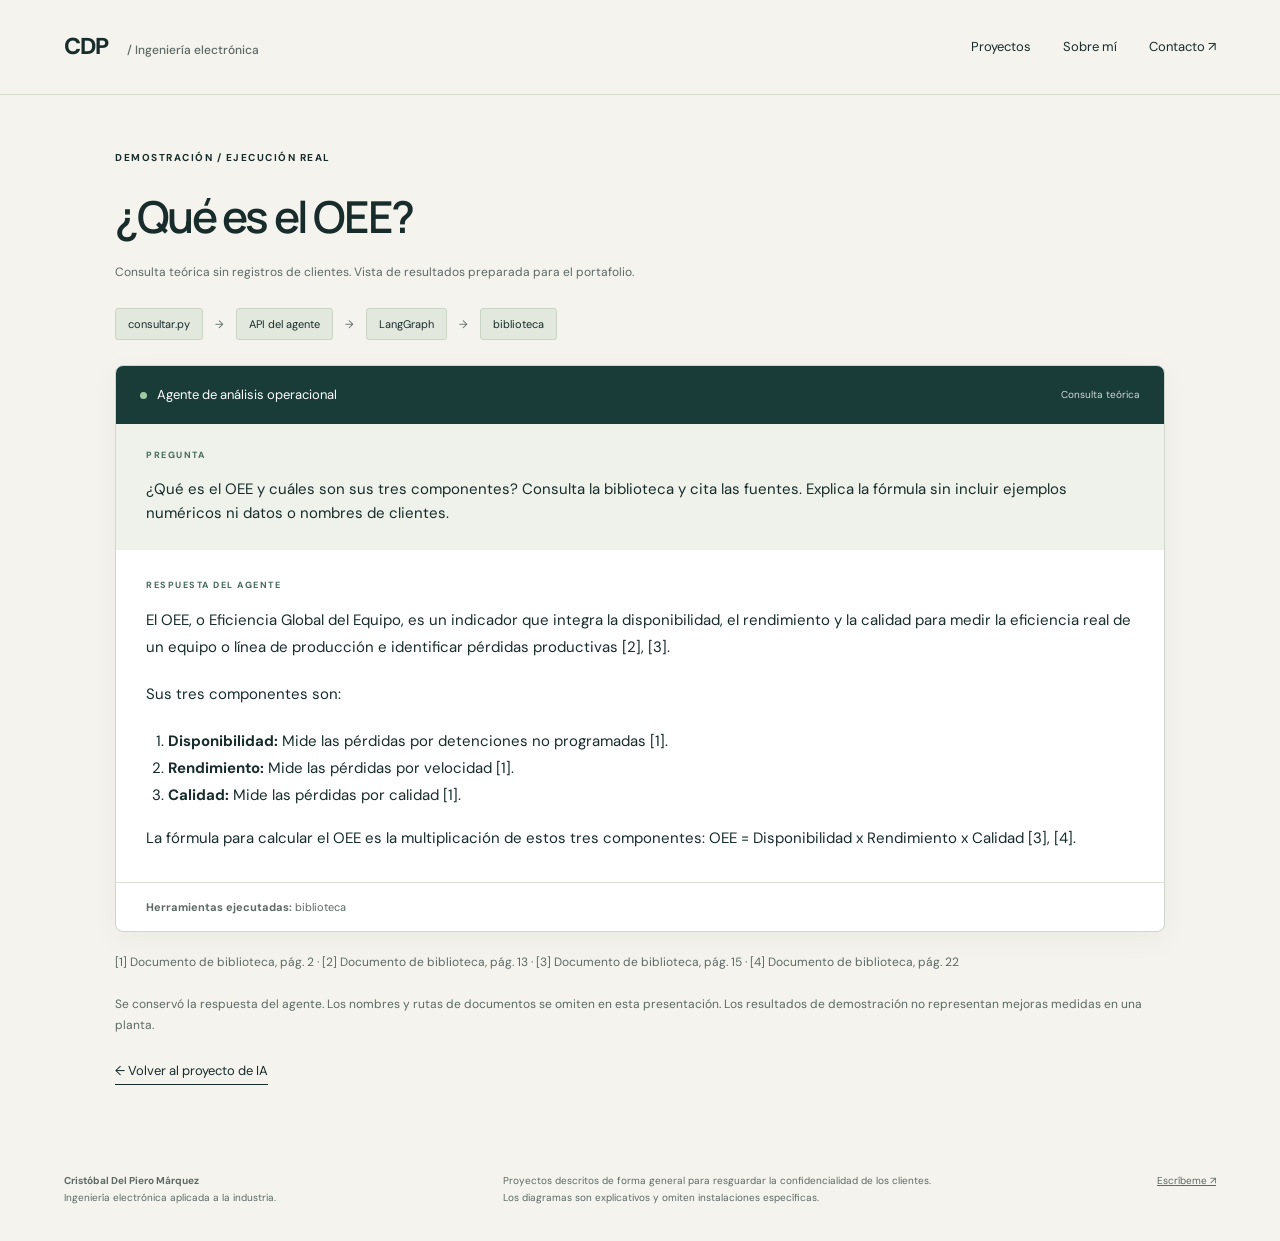
==== demo-agente-concepto.html @ e2637cf0 "Integra galerías de proyectos y demostraciones de LangGraph y OCR" ====
<!doctype html><html lang="es"><head><meta charset="utf-8"><meta name="viewport" content="width=device-width,initial-scale=1"><meta name="description" content="Portafolio de Cristóbal Del Piero: visión artificial, electrónica, firmware, IoT e integración industrial."><meta name="theme-color" content="#f4f3ed"><title>¿Qué es el OEE? | Cristóbal Del Piero</title><link rel="stylesheet" href="estilos.css"></head><body><a class="skip" href="#contenido">Saltar al contenido</a><header class="header"><a class="brand" href="index.html" aria-label="Inicio">CDP<span> / Ingeniería electrónica</span></a><nav aria-label="Principal"><a href="index.html#proyectos">Proyectos</a><a href="index.html#sobre-mi">Sobre mí</a><a href="index.html#contacto">Contacto <span>↗</span></a></nav></header><main id="contenido"><section class="evidence-page"><p class="eyebrow">DEMOSTRACIÓN / EJECUCIÓN REAL</p><h1>¿Qué es el OEE?</h1><p class="evidence-note">Consulta teórica sin registros de clientes. Vista de resultados preparada para el portafolio.</p><div class="execution"><span>consultar.py</span><b>→</b><span>API del agente</span><b>→</b><span>LangGraph</span><b>→</b><span>biblioteca</span></div><div class="evidence-panel" id="captura"><div class="panel-bar"><span class="status-dot"></span> Agente de análisis operacional <span>Consulta teórica</span></div><div class="question"><small>PREGUNTA</small><p>¿Qué es el OEE y cuáles son sus tres componentes? Consulta la biblioteca y cita las fuentes. Explica la fórmula sin incluir ejemplos numéricos ni datos o nombres de clientes.</p></div><div class="answer"><small>RESPUESTA DEL AGENTE</small><p>El OEE, o Eficiencia Global del Equipo, es un indicador que integra la disponibilidad, el rendimiento y la calidad para medir la eficiencia real de un equipo o línea de producción e identificar pérdidas productivas [2], [3].</p>
<p>Sus tres componentes son:</p>
<ol>
<li><strong>Disponibilidad:</strong> Mide las pérdidas por detenciones no programadas [1].</li>
<li><strong>Rendimiento:</strong> Mide las pérdidas por velocidad [1].</li>
<li><strong>Calidad:</strong> Mide las pérdidas por calidad [1].</li>
</ol>
<p>La fórmula para calcular el OEE es la multiplicación de estos tres componentes: OEE = Disponibilidad x Rendimiento x Calidad [3], [4].</p>
</div><div class="evidence-tools"><strong>Herramientas ejecutadas:</strong> biblioteca</div></div><p class="evidence-note">[1] Documento de biblioteca, pág. 2 · [2] Documento de biblioteca, pág. 13 · [3] Documento de biblioteca, pág. 15 · [4] Documento de biblioteca, pág. 22</p><p class="evidence-note">Se conservó la respuesta del agente. Los nombres y rutas de documentos se omiten en esta presentación. Los resultados de demostración no representan mejoras medidas en una planta.</p><a class="text-link" href="ia.html">← Volver al proyecto de IA</a></section></main><footer><div><strong>Cristóbal Del Piero Márquez</strong><br>Ingeniería electrónica aplicada a la industria.</div><p>Proyectos descritos de forma general para resguardar la confidencialidad de los clientes.<br>Los diagramas son explicativos y omiten instalaciones específicas.</p><a href="mailto:Cristobal.delpiero@gmail.com">Escríbeme ↗</a></footer></body></html>
---- estilos.css ----
@import url('https://fonts.googleapis.com/css2?family=DM+Sans:wght@400;500;600;700&family=Manrope:wght@400;500;600;700;800&display=swap');
:root{--paper:#f4f3ed;--ink:#172c2b;--muted:#5c6965;--blue:#215bcb;--line:#d4d9ce}*{box-sizing:border-box}html{scroll-behavior:smooth;scroll-padding-top:30px}body{margin:0;background:var(--paper);color:var(--ink);font-family:'DM Sans',sans-serif;font-size:16px;line-height:1.65}a{color:inherit}a:focus-visible{outline:3px solid var(--blue);outline-offset:6px}.skip{position:absolute;left:12px;top:-100px;background:white;padding:10px;z-index:10}.skip:focus{top:10px}.header{max-width:1400px;margin:auto;padding:28px 5%;display:flex;align-items:center;justify-content:space-between;border-bottom:1px solid var(--line)}.brand{text-decoration:none;font-weight:800;font-size:23px;letter-spacing:-1px}.brand span{font-size:12px;font-weight:500;letter-spacing:0;margin-left:16px;color:var(--muted)}nav{display:flex;gap:32px}nav a{text-decoration:none;font-size:13px}nav a:hover,.text-link:hover{color:var(--blue)}h1,h2,h3{font-family:Manrope,sans-serif;line-height:1.12;letter-spacing:-.055em;font-weight:600;margin:0}h1{font-size:clamp(42px,4.7vw,70px)}h2{font-size:clamp(33px,3.1vw,47px)}h3{font-size:30px}p{margin:0 0 20px}.eyebrow{font-size:10px;font-weight:700;letter-spacing:1.5px;margin-bottom:26px}.hero{max-width:1400px;margin:auto;padding:78px 5% 66px;display:grid;grid-template-columns:1.1fr 1fr;gap:7%;align-items:center}h1 em{font-style:normal;color:var(--blue)}.intro{font-size:17px;line-height:1.75;color:var(--muted);max-width:480px;margin:26px 0}.actions{display:flex;align-items:center;gap:25px;flex-wrap:wrap}.button{display:inline-block;background:var(--ink);color:white;padding:14px 24px;text-decoration:none;font-size:13px;border-radius:3px;transition:background .15s}.button:hover{background:var(--blue)}.text-link{text-decoration:none;font-size:13px;border-bottom:1px solid var(--ink);padding:5px 0}.hero-meta{display:flex;gap:24px;font-size:10px;color:var(--muted);margin-top:42px}.hero-meta span:before{content:'•';color:var(--blue);margin-right:7px}.blueprint{padding:26px 32px 20px;background-color:#e8ecdf;background-image:linear-gradient(#bac6b933 1px,transparent 1px),linear-gradient(90deg,#bac6b933 1px,transparent 1px);background-size:20px 20px;border:1px solid #cdd5c5;transform:rotate(-1deg);border-radius:4px}.diagram-label,.diagram-bottom{display:block;font-family:monospace;font-size:9px;letter-spacing:1px}.diagram-label{margin-bottom:24px}.node{background:#f8f9f1;border:1px solid #a4b69f;padding:13px 18px;max-width:330px;margin:auto;box-shadow:4px 4px 0 #ced7c5}.node small{display:block;font-size:8px;letter-spacing:1px;color:var(--muted)}.node strong{display:block;font-size:15px}.node span{font-size:10px;color:var(--muted)}.n3{border-color:var(--blue)}.n3 strong{color:var(--blue)}.connector{text-align:center;line-height:23px;color:#687a64}.diagram-bottom{margin-top:20px;text-align:right}.specialties{max-width:1260px;margin:auto;border-top:1px solid var(--line);border-bottom:1px solid var(--line);display:flex;justify-content:space-between;padding:21px 0;font-size:10px;letter-spacing:1.5px;color:var(--muted)}.section{max-width:1400px;margin:auto;padding:88px 5%}.section-heading{display:flex;justify-content:space-between;align-items:end;gap:40px;margin-bottom:38px}.section-heading>p{max-width:330px;font-size:14px;color:var(--muted);margin:0}.projects{display:grid;grid-template-columns:1fr 1fr;gap:25px}.project{display:block;border:1px solid var(--line);text-decoration:none;background:#fafaf5;transition:transform .2s,border-color .2s}.project:hover{transform:translateY(-4px);border-color:var(--blue)}.project-heading{display:flex;justify-content:space-between;font-size:11px;padding:18px 24px}.project-heading>span:last-child{font-size:19px;color:var(--blue)}.project-visual{height:185px;display:flex;align-items:center;padding:25px;background:#e4eade;background-image:radial-gradient(#adbda7 .7px,transparent .7px);background-size:12px 12px}.iot .project-visual{background-color:#e0e8ef}.instrumentacion .project-visual{background-color:#eae6d9}.ia .project-visual{background-color:#e5e3ee}.flow{display:flex;align-items:center;justify-content:center;gap:13px;width:100%;flex-wrap:wrap}.flow span{position:relative;padding:12px 10px;border:1px solid #839c8a;background:#ffffffd9;font:10px monospace;box-shadow:3px 3px 0 #172c2b14}.flow span:not(:last-child):after{content:'→';position:absolute;right:-12px;top:12px}.project-copy{padding:25px}.project-copy h3{font-size:27px;margin-bottom:15px}.project-copy p{font-size:14px;color:var(--muted);max-width:440px}.project-copy small{font-size:10px;letter-spacing:.5px;color:var(--blue)}.about{border-top:1px solid var(--line);display:grid;grid-template-columns:1fr 1fr;gap:9%}.about .text-link{display:inline-block;margin-top:28px}.prose h3{font-size:24px;letter-spacing:-.03em;margin-bottom:24px}.prose p{font-size:15px;color:var(--muted)}.facts{border-top:1px solid var(--line);padding-top:24px}.facts p{font-size:12px}.facts strong{color:var(--ink)}.skills{padding-top:35px}.skills h2{margin-bottom:32px}table{border-collapse:collapse;width:100%;text-align:left;font-size:13px}th,td{padding:18px 15px;border-bottom:1px solid var(--line);vertical-align:top}th{font-size:10px;letter-spacing:1px;text-transform:uppercase;color:var(--muted)}td:first-child{font-weight:600;width:25%}.contact{padding:75px 8%;background:#e5eadf;border-top:1px solid #ccd5c6}.contact h2{font-size:clamp(36px,4.4vw,64px);margin-bottom:22px}.contact>p:not(.eyebrow){color:var(--muted);font-size:14px}.email{display:inline-block;font-size:clamp(16px,2.5vw,29px);margin-bottom:30px;text-underline-offset:7px;text-decoration-thickness:1px}footer{max-width:1400px;padding:35px 5%;margin:auto;display:flex;gap:35px;justify-content:space-between;font-size:10px;color:var(--muted)}footer p{max-width:490px;margin:0}footer a{white-space:nowrap}.case-top{max-width:1100px;margin:auto;padding:50px 5%}.back{display:inline-block;font-size:12px;margin-bottom:40px;text-decoration:none}.case-top h1{max-width:850px}.case-top .intro{max-width:700px}.case-top .flow{background:#e5eadf;padding:35px;margin-top:35px}.case-copy{max-width:800px;margin:auto;padding:10px 30px 60px}.case-copy h3{font-size:26px;letter-spacing:-.03em;margin:38px 0 20px}.case-copy p,.case-copy li{color:var(--muted)}.case-copy li{padding-left:5px;margin-bottom:12px}.case-copy strong{color:var(--ink)}.next{padding:55px 8%;background:#e5eadf;display:flex;align-items:center;justify-content:space-between;gap:30px}.next h2{font-size:30px;max-width:600px}@media(min-width:1500px){.specialties{max-width:1260px}}@media(max-width:900px){.hero{gap:4%;padding-top:50px}.blueprint{padding:18px}.brand span{display:none}.specialties{margin:0 5%;gap:20px;font-size:8px}.project-visual .flow{gap:10px}.project-visual .flow span{font-size:8px;padding:10px 7px}.hero-meta{flex-direction:column;gap:5px}footer{flex-wrap:wrap}}@media(max-width:650px){.header{padding:20px 6%}nav{gap:18px}nav a{font-size:11px}.hero{display:block;padding:42px 6%}.hero h1{font-size:46px}.hero .intro{font-size:16px}.hero-meta{margin-top:25px}.blueprint{margin-top:40px;transform:none;padding:24px}.specialties{display:grid;grid-template-columns:1fr 1fr;gap:15px;padding:18px 0}.section{padding:55px 6%}.section-heading{display:block}.section-heading>p{margin-top:20px}.projects{grid-template-columns:1fr}.project-visual{height:155px}.project-visual .flow span{font-size:9px}.about{display:block}.about>.prose{margin-top:35px}.contact{padding:50px 6%}.table-wrap{overflow-x:auto}td:first-child{width:30%}th,td{padding:15px 8px;font-size:12px}.case-top{padding:35px 6%}.case-top h1{font-size:43px}.case-copy{padding:0 6% 45px}.next{display:block;padding:35px 6%}.next .button{margin-top:25px}.case-top .flow{padding:25px 12px}.case-top .flow span{font-size:9px;padding:10px 7px}footer{padding:30px 6%;gap:20px}.email{overflow-wrap:anywhere}}@media(prefers-reduced-motion:reduce){html{scroll-behavior:auto}*{transition:none!important}}
/* Evidencias visuales y demostraciones */
.project-visual.has-photo{height:260px;padding:0;background:#e4e8df;overflow:hidden}.project-visual.has-photo img{width:100%;height:100%;object-fit:cover}.instrumentacion .project-visual img{object-position:center 30%}.vision .project-visual img,.ia .project-visual img{object-fit:contain;padding:14px;background:#e5eae6}.gallery{max-width:1140px;padding:20px 40px 50px;margin:auto}.gallery h2{font-size:35px;margin-bottom:20px}.gallery>p:not(.eyebrow){font-size:14px;color:var(--muted);max-width:800px}.gallery-grid{display:grid;grid-template-columns:1fr 1fr;gap:24px}.gallery figure{margin:0 0 25px}.gallery img{display:block;width:100%;height:auto;border:1px solid var(--line);border-radius:4px}.gallery a:hover img{border-color:var(--blue)}figcaption{font-size:12px;line-height:1.6;color:var(--muted);padding:12px 0}.photo-story{display:grid;grid-template-columns:1fr 1fr;gap:40px;align-items:center}.photo-story figure{max-width:400px}.photo-story h3{font-size:28px;margin-bottom:20px}.photo-story p{font-size:15px;color:var(--muted)}.agent-gallery{display:grid;grid-template-columns:1fr 1fr;gap:25px}.agent-gallery figure:first-child{grid-column:1/-1;max-width:850px}.evidence-page{max-width:1120px;padding:55px 35px;margin:auto}.evidence-page h1{font-size:44px}.evidence-note{font-size:12px;color:var(--muted);line-height:1.8;margin:20px 0}.execution{display:flex;align-items:center;flex-wrap:wrap;gap:12px;margin:25px 0;font-size:11px}.execution span{background:#e2e8dd;padding:6px 12px;border:1px solid #cbd4c4;border-radius:3px}.execution b{font-weight:400;color:var(--muted)}.evidence-panel{border:1px solid #cdd7cd;border-radius:8px;overflow:hidden;background:#fff;box-shadow:0 8px 30px #172c2b0b}.panel-bar{background:#193c39;color:#fff;padding:18px 24px;font-size:13px;display:flex;align-items:center;gap:10px}.panel-bar>span:last-child{margin-left:auto;font-size:10px;opacity:.8}.status-dot{width:7px;height:7px;background:#a1c8a5;display:inline-block;border-radius:50%}.question{background:#eef2ea;padding:24px 30px}.question small,.answer small,.ocr-columns small{display:block;font-size:9px;font-weight:700;letter-spacing:1.5px;margin-bottom:14px;color:#47695a}.question p{font-size:15px;margin:0}.answer{padding:28px 30px 10px}.answer p,.answer li{font-size:15px;line-height:1.8}.answer ol,.answer ul{padding-left:22px}.answer p:last-child{margin-bottom:20px}.evidence-tools{padding:15px 30px;font-size:11px;border-top:1px solid #dce3d7;color:var(--muted)}.ocr-columns{display:grid;grid-template-columns:1.1fr 1fr;gap:30px;align-items:center;padding:30px}.ocr-columns img{width:100%;display:block;border:1px solid #d4d9ce}.ocr-columns pre{white-space:pre-wrap;overflow-wrap:anywhere;font:17px/1.8 monospace;background:#f0f4ec;padding:20px;border-left:3px solid #568c64}.ocr-columns p{font-size:11px;color:var(--muted)}@media(max-width:650px){.gallery{padding:10px 6% 30px}.gallery h2{font-size:29px}.gallery-grid,.photo-story,.agent-gallery{grid-template-columns:1fr}.agent-gallery figure:first-child{grid-column:auto}.photo-story{gap:10px}.project-visual.has-photo{height:230px}.evidence-page{padding:35px 6%}.evidence-page h1{font-size:34px}.panel-bar{padding:14px;font-size:11px}.panel-bar>span:last-child{font-size:8px}.question,.answer{padding:20px}.answer p,.answer li,.question p{font-size:14px}.evidence-tools{padding:15px 20px}.ocr-columns{grid-template-columns:1fr;padding:18px;gap:20px}.execution{gap:7px;font-size:9px}}
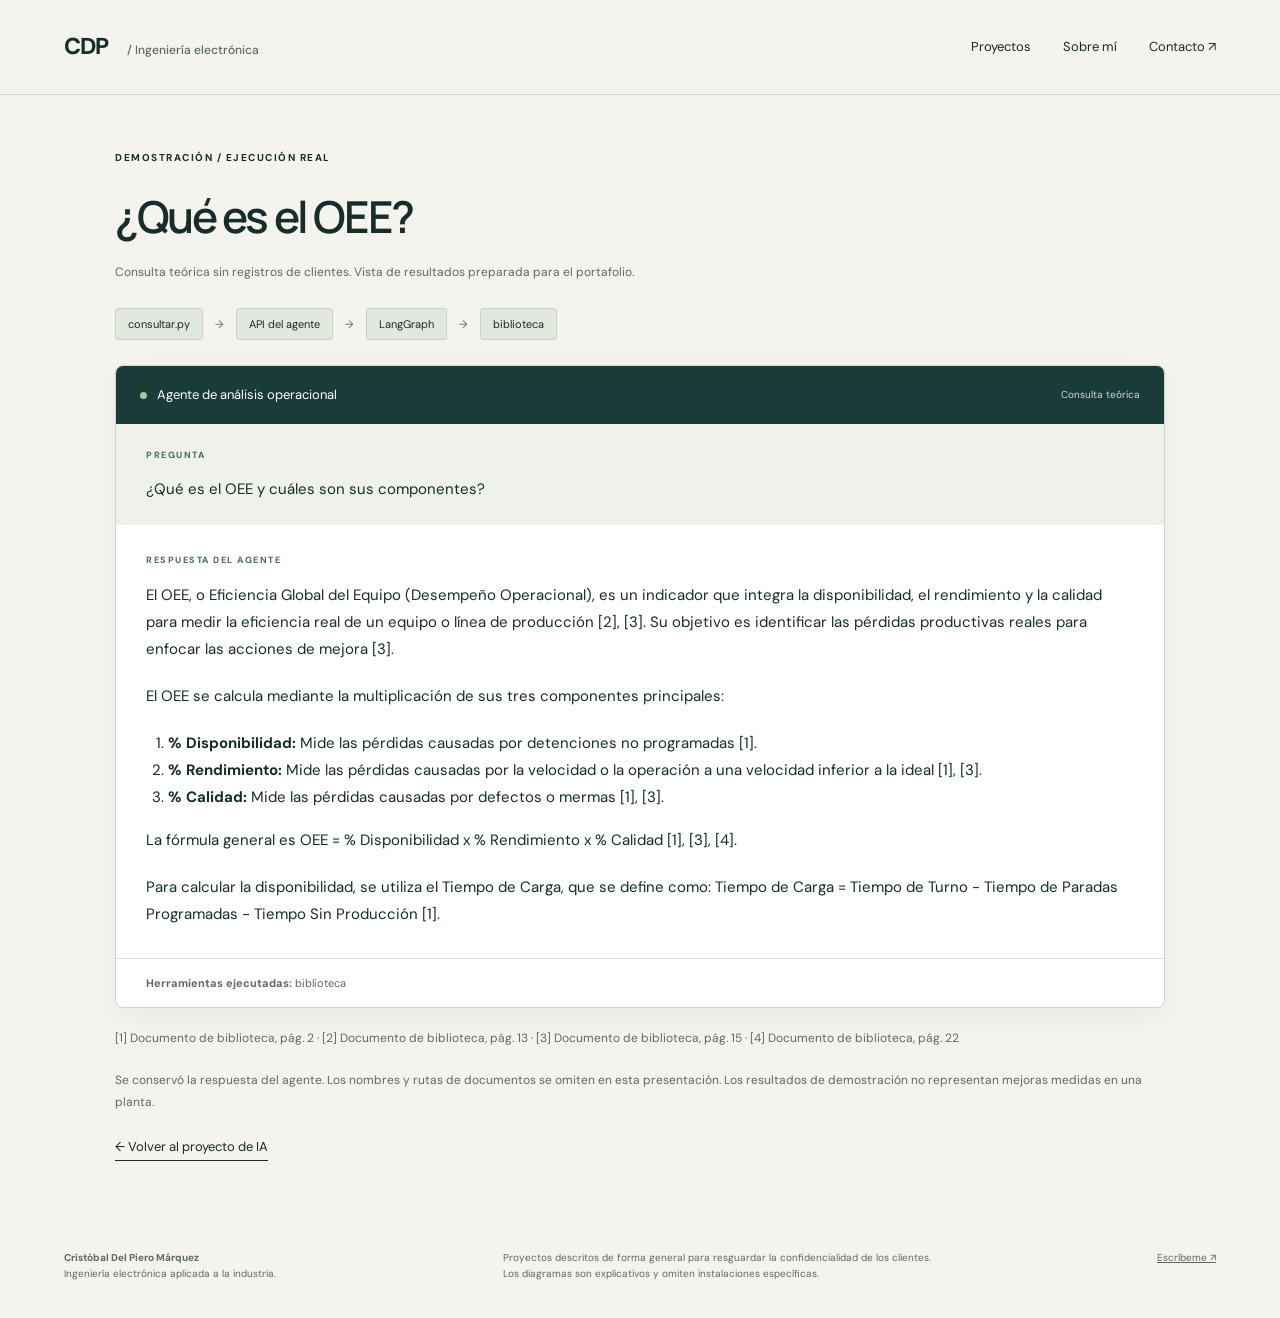
==== commit 969154ce: "Presenta inferencia real de visión y conversaciones naturales del agente" ====
--- a/demo-agente-concepto.html
+++ b/demo-agente-concepto.html
@@ -1,9 +1,10 @@
-<!doctype html><html lang="es"><head><meta charset="utf-8"><meta name="viewport" content="width=device-width,initial-scale=1"><meta name="description" content="Portafolio de Cristóbal Del Piero: visión artificial, electrónica, firmware, IoT e integración industrial."><meta name="theme-color" content="#f4f3ed"><title>¿Qué es el OEE? | Cristóbal Del Piero</title><link rel="stylesheet" href="estilos.css"></head><body><a class="skip" href="#contenido">Saltar al contenido</a><header class="header"><a class="brand" href="index.html" aria-label="Inicio">CDP<span> / Ingeniería electrónica</span></a><nav aria-label="Principal"><a href="index.html#proyectos">Proyectos</a><a href="index.html#sobre-mi">Sobre mí</a><a href="index.html#contacto">Contacto <span>↗</span></a></nav></header><main id="contenido"><section class="evidence-page"><p class="eyebrow">DEMOSTRACIÓN / EJECUCIÓN REAL</p><h1>¿Qué es el OEE?</h1><p class="evidence-note">Consulta teórica sin registros de clientes. Vista de resultados preparada para el portafolio.</p><div class="execution"><span>consultar.py</span><b>→</b><span>API del agente</span><b>→</b><span>LangGraph</span><b>→</b><span>biblioteca</span></div><div class="evidence-panel" id="captura"><div class="panel-bar"><span class="status-dot"></span> Agente de análisis operacional <span>Consulta teórica</span></div><div class="question"><small>PREGUNTA</small><p>¿Qué es el OEE y cuáles son sus tres componentes? Consulta la biblioteca y cita las fuentes. Explica la fórmula sin incluir ejemplos numéricos ni datos o nombres de clientes.</p></div><div class="answer"><small>RESPUESTA DEL AGENTE</small><p>El OEE, o Eficiencia Global del Equipo, es un indicador que integra la disponibilidad, el rendimiento y la calidad para medir la eficiencia real de un equipo o línea de producción e identificar pérdidas productivas [2], [3].</p>
-<p>Sus tres componentes son:</p>
+<!doctype html><html lang="es"><head><meta charset="utf-8"><meta name="viewport" content="width=device-width,initial-scale=1"><meta name="description" content="Portafolio de Cristóbal Del Piero: visión artificial, electrónica, firmware, IoT e integración industrial."><meta name="theme-color" content="#f4f3ed"><title>¿Qué es el OEE? | Cristóbal Del Piero</title><link rel="stylesheet" href="estilos.css?v=42396b88ff"></head><body><a class="skip" href="#contenido">Saltar al contenido</a><header class="header"><a class="brand" href="index.html" aria-label="Inicio">CDP<span> / Ingeniería electrónica</span></a><nav aria-label="Principal"><a href="index.html#proyectos">Proyectos</a><a href="index.html#sobre-mi">Sobre mí</a><a href="index.html#contacto">Contacto <span>↗</span></a></nav></header><main id="contenido"><section class="evidence-page"><p class="eyebrow">DEMOSTRACIÓN / EJECUCIÓN REAL</p><h1>¿Qué es el OEE?</h1><p class="evidence-note">Consulta teórica sin registros de clientes. Vista de resultados preparada para el portafolio.</p><div class="execution"><span>consultar.py</span><b>→</b><span>API del agente</span><b>→</b><span>LangGraph</span><b>→</b><span>biblioteca</span></div><div class="evidence-panel" id="captura"><div class="panel-bar"><span class="status-dot"></span> Agente de análisis operacional <span>Consulta teórica</span></div><div class="question"><small>PREGUNTA</small><p>¿Qué es el OEE y cuáles son sus componentes?</p></div><div class="answer"><small>RESPUESTA DEL AGENTE</small><p>El OEE, o Eficiencia Global del Equipo (Desempeño Operacional), es un indicador que integra la disponibilidad, el rendimiento y la calidad para medir la eficiencia real de un equipo o línea de producción [2], [3]. Su objetivo es identificar las pérdidas productivas reales para enfocar las acciones de mejora [3].</p>
+<p>El OEE se calcula mediante la multiplicación de sus tres componentes principales:</p>
 <ol>
-<li><strong>Disponibilidad:</strong> Mide las pérdidas por detenciones no programadas [1].</li>
-<li><strong>Rendimiento:</strong> Mide las pérdidas por velocidad [1].</li>
-<li><strong>Calidad:</strong> Mide las pérdidas por calidad [1].</li>
+<li><strong>% Disponibilidad:</strong> Mide las pérdidas causadas por detenciones no programadas [1].</li>
+<li><strong>% Rendimiento:</strong> Mide las pérdidas causadas por la velocidad o la operación a una velocidad inferior a la ideal [1], [3].</li>
+<li><strong>% Calidad:</strong> Mide las pérdidas causadas por defectos o mermas [1], [3].</li>
 </ol>
-<p>La fórmula para calcular el OEE es la multiplicación de estos tres componentes: OEE = Disponibilidad x Rendimiento x Calidad [3], [4].</p>
+<p>La fórmula general es OEE = % Disponibilidad x % Rendimiento x % Calidad [1], [3], [4].</p>
+<p>Para calcular la disponibilidad, se utiliza el Tiempo de Carga, que se define como: Tiempo de Carga = Tiempo de Turno - Tiempo de Paradas Programadas - Tiempo Sin Producción [1].</p>
 </div><div class="evidence-tools"><strong>Herramientas ejecutadas:</strong> biblioteca</div></div><p class="evidence-note">[1] Documento de biblioteca, pág. 2 · [2] Documento de biblioteca, pág. 13 · [3] Documento de biblioteca, pág. 15 · [4] Documento de biblioteca, pág. 22</p><p class="evidence-note">Se conservó la respuesta del agente. Los nombres y rutas de documentos se omiten en esta presentación. Los resultados de demostración no representan mejoras medidas en una planta.</p><a class="text-link" href="ia.html">← Volver al proyecto de IA</a></section></main><footer><div><strong>Cristóbal Del Piero Márquez</strong><br>Ingeniería electrónica aplicada a la industria.</div><p>Proyectos descritos de forma general para resguardar la confidencialidad de los clientes.<br>Los diagramas son explicativos y omiten instalaciones específicas.</p><a href="mailto:Cristobal.delpiero@gmail.com">Escríbeme ↗</a></footer></body></html>
--- a/estilos.css
+++ b/estilos.css
@@ -2,3 +2,6 @@
 :root{--paper:#f4f3ed;--ink:#172c2b;--muted:#5c6965;--blue:#215bcb;--line:#d4d9ce}*{box-sizing:border-box}html{scroll-behavior:smooth;scroll-padding-top:30px}body{margin:0;background:var(--paper);color:var(--ink);font-family:'DM Sans',sans-serif;font-size:16px;line-height:1.65}a{color:inherit}a:focus-visible{outline:3px solid var(--blue);outline-offset:6px}.skip{position:absolute;left:12px;top:-100px;background:white;padding:10px;z-index:10}.skip:focus{top:10px}.header{max-width:1400px;margin:auto;padding:28px 5%;display:flex;align-items:center;justify-content:space-between;border-bottom:1px solid var(--line)}.brand{text-decoration:none;font-weight:800;font-size:23px;letter-spacing:-1px}.brand span{font-size:12px;font-weight:500;letter-spacing:0;margin-left:16px;color:var(--muted)}nav{display:flex;gap:32px}nav a{text-decoration:none;font-size:13px}nav a:hover,.text-link:hover{color:var(--blue)}h1,h2,h3{font-family:Manrope,sans-serif;line-height:1.12;letter-spacing:-.055em;font-weight:600;margin:0}h1{font-size:clamp(42px,4.7vw,70px)}h2{font-size:clamp(33px,3.1vw,47px)}h3{font-size:30px}p{margin:0 0 20px}.eyebrow{font-size:10px;font-weight:700;letter-spacing:1.5px;margin-bottom:26px}.hero{max-width:1400px;margin:auto;padding:78px 5% 66px;display:grid;grid-template-columns:1.1fr 1fr;gap:7%;align-items:center}h1 em{font-style:normal;color:var(--blue)}.intro{font-size:17px;line-height:1.75;color:var(--muted);max-width:480px;margin:26px 0}.actions{display:flex;align-items:center;gap:25px;flex-wrap:wrap}.button{display:inline-block;background:var(--ink);color:white;padding:14px 24px;text-decoration:none;font-size:13px;border-radius:3px;transition:background .15s}.button:hover{background:var(--blue)}.text-link{text-decoration:none;font-size:13px;border-bottom:1px solid var(--ink);padding:5px 0}.hero-meta{display:flex;gap:24px;font-size:10px;color:var(--muted);margin-top:42px}.hero-meta span:before{content:'•';color:var(--blue);margin-right:7px}.blueprint{padding:26px 32px 20px;background-color:#e8ecdf;background-image:linear-gradient(#bac6b933 1px,transparent 1px),linear-gradient(90deg,#bac6b933 1px,transparent 1px);background-size:20px 20px;border:1px solid #cdd5c5;transform:rotate(-1deg);border-radius:4px}.diagram-label,.diagram-bottom{display:block;font-family:monospace;font-size:9px;letter-spacing:1px}.diagram-label{margin-bottom:24px}.node{background:#f8f9f1;border:1px solid #a4b69f;padding:13px 18px;max-width:330px;margin:auto;box-shadow:4px 4px 0 #ced7c5}.node small{display:block;font-size:8px;letter-spacing:1px;color:var(--muted)}.node strong{display:block;font-size:15px}.node span{font-size:10px;color:var(--muted)}.n3{border-color:var(--blue)}.n3 strong{color:var(--blue)}.connector{text-align:center;line-height:23px;color:#687a64}.diagram-bottom{margin-top:20px;text-align:right}.specialties{max-width:1260px;margin:auto;border-top:1px solid var(--line);border-bottom:1px solid var(--line);display:flex;justify-content:space-between;padding:21px 0;font-size:10px;letter-spacing:1.5px;color:var(--muted)}.section{max-width:1400px;margin:auto;padding:88px 5%}.section-heading{display:flex;justify-content:space-between;align-items:end;gap:40px;margin-bottom:38px}.section-heading>p{max-width:330px;font-size:14px;color:var(--muted);margin:0}.projects{display:grid;grid-template-columns:1fr 1fr;gap:25px}.project{display:block;border:1px solid var(--line);text-decoration:none;background:#fafaf5;transition:transform .2s,border-color .2s}.project:hover{transform:translateY(-4px);border-color:var(--blue)}.project-heading{display:flex;justify-content:space-between;font-size:11px;padding:18px 24px}.project-heading>span:last-child{font-size:19px;color:var(--blue)}.project-visual{height:185px;display:flex;align-items:center;padding:25px;background:#e4eade;background-image:radial-gradient(#adbda7 .7px,transparent .7px);background-size:12px 12px}.iot .project-visual{background-color:#e0e8ef}.instrumentacion .project-visual{background-color:#eae6d9}.ia .project-visual{background-color:#e5e3ee}.flow{display:flex;align-items:center;justify-content:center;gap:13px;width:100%;flex-wrap:wrap}.flow span{position:relative;padding:12px 10px;border:1px solid #839c8a;background:#ffffffd9;font:10px monospace;box-shadow:3px 3px 0 #172c2b14}.flow span:not(:last-child):after{content:'→';position:absolute;right:-12px;top:12px}.project-copy{padding:25px}.project-copy h3{font-size:27px;margin-bottom:15px}.project-copy p{font-size:14px;color:var(--muted);max-width:440px}.project-copy small{font-size:10px;letter-spacing:.5px;color:var(--blue)}.about{border-top:1px solid var(--line);display:grid;grid-template-columns:1fr 1fr;gap:9%}.about .text-link{display:inline-block;margin-top:28px}.prose h3{font-size:24px;letter-spacing:-.03em;margin-bottom:24px}.prose p{font-size:15px;color:var(--muted)}.facts{border-top:1px solid var(--line);padding-top:24px}.facts p{font-size:12px}.facts strong{color:var(--ink)}.skills{padding-top:35px}.skills h2{margin-bottom:32px}table{border-collapse:collapse;width:100%;text-align:left;font-size:13px}th,td{padding:18px 15px;border-bottom:1px solid var(--line);vertical-align:top}th{font-size:10px;letter-spacing:1px;text-transform:uppercase;color:var(--muted)}td:first-child{font-weight:600;width:25%}.contact{padding:75px 8%;background:#e5eadf;border-top:1px solid #ccd5c6}.contact h2{font-size:clamp(36px,4.4vw,64px);margin-bottom:22px}.contact>p:not(.eyebrow){color:var(--muted);font-size:14px}.email{display:inline-block;font-size:clamp(16px,2.5vw,29px);margin-bottom:30px;text-underline-offset:7px;text-decoration-thickness:1px}footer{max-width:1400px;padding:35px 5%;margin:auto;display:flex;gap:35px;justify-content:space-between;font-size:10px;color:var(--muted)}footer p{max-width:490px;margin:0}footer a{white-space:nowrap}.case-top{max-width:1100px;margin:auto;padding:50px 5%}.back{display:inline-block;font-size:12px;margin-bottom:40px;text-decoration:none}.case-top h1{max-width:850px}.case-top .intro{max-width:700px}.case-top .flow{background:#e5eadf;padding:35px;margin-top:35px}.case-copy{max-width:800px;margin:auto;padding:10px 30px 60px}.case-copy h3{font-size:26px;letter-spacing:-.03em;margin:38px 0 20px}.case-copy p,.case-copy li{color:var(--muted)}.case-copy li{padding-left:5px;margin-bottom:12px}.case-copy strong{color:var(--ink)}.next{padding:55px 8%;background:#e5eadf;display:flex;align-items:center;justify-content:space-between;gap:30px}.next h2{font-size:30px;max-width:600px}@media(min-width:1500px){.specialties{max-width:1260px}}@media(max-width:900px){.hero{gap:4%;padding-top:50px}.blueprint{padding:18px}.brand span{display:none}.specialties{margin:0 5%;gap:20px;font-size:8px}.project-visual .flow{gap:10px}.project-visual .flow span{font-size:8px;padding:10px 7px}.hero-meta{flex-direction:column;gap:5px}footer{flex-wrap:wrap}}@media(max-width:650px){.header{padding:20px 6%}nav{gap:18px}nav a{font-size:11px}.hero{display:block;padding:42px 6%}.hero h1{font-size:46px}.hero .intro{font-size:16px}.hero-meta{margin-top:25px}.blueprint{margin-top:40px;transform:none;padding:24px}.specialties{display:grid;grid-template-columns:1fr 1fr;gap:15px;padding:18px 0}.section{padding:55px 6%}.section-heading{display:block}.section-heading>p{margin-top:20px}.projects{grid-template-columns:1fr}.project-visual{height:155px}.project-visual .flow span{font-size:9px}.about{display:block}.about>.prose{margin-top:35px}.contact{padding:50px 6%}.table-wrap{overflow-x:auto}td:first-child{width:30%}th,td{padding:15px 8px;font-size:12px}.case-top{padding:35px 6%}.case-top h1{font-size:43px}.case-copy{padding:0 6% 45px}.next{display:block;padding:35px 6%}.next .button{margin-top:25px}.case-top .flow{padding:25px 12px}.case-top .flow span{font-size:9px;padding:10px 7px}footer{padding:30px 6%;gap:20px}.email{overflow-wrap:anywhere}}@media(prefers-reduced-motion:reduce){html{scroll-behavior:auto}*{transition:none!important}}
 /* Evidencias visuales y demostraciones */
 .project-visual.has-photo{height:260px;padding:0;background:#e4e8df;overflow:hidden}.project-visual.has-photo img{width:100%;height:100%;object-fit:cover}.instrumentacion .project-visual img{object-position:center 30%}.vision .project-visual img,.ia .project-visual img{object-fit:contain;padding:14px;background:#e5eae6}.gallery{max-width:1140px;padding:20px 40px 50px;margin:auto}.gallery h2{font-size:35px;margin-bottom:20px}.gallery>p:not(.eyebrow){font-size:14px;color:var(--muted);max-width:800px}.gallery-grid{display:grid;grid-template-columns:1fr 1fr;gap:24px}.gallery figure{margin:0 0 25px}.gallery img{display:block;width:100%;height:auto;border:1px solid var(--line);border-radius:4px}.gallery a:hover img{border-color:var(--blue)}figcaption{font-size:12px;line-height:1.6;color:var(--muted);padding:12px 0}.photo-story{display:grid;grid-template-columns:1fr 1fr;gap:40px;align-items:center}.photo-story figure{max-width:400px}.photo-story h3{font-size:28px;margin-bottom:20px}.photo-story p{font-size:15px;color:var(--muted)}.agent-gallery{display:grid;grid-template-columns:1fr 1fr;gap:25px}.agent-gallery figure:first-child{grid-column:1/-1;max-width:850px}.evidence-page{max-width:1120px;padding:55px 35px;margin:auto}.evidence-page h1{font-size:44px}.evidence-note{font-size:12px;color:var(--muted);line-height:1.8;margin:20px 0}.execution{display:flex;align-items:center;flex-wrap:wrap;gap:12px;margin:25px 0;font-size:11px}.execution span{background:#e2e8dd;padding:6px 12px;border:1px solid #cbd4c4;border-radius:3px}.execution b{font-weight:400;color:var(--muted)}.evidence-panel{border:1px solid #cdd7cd;border-radius:8px;overflow:hidden;background:#fff;box-shadow:0 8px 30px #172c2b0b}.panel-bar{background:#193c39;color:#fff;padding:18px 24px;font-size:13px;display:flex;align-items:center;gap:10px}.panel-bar>span:last-child{margin-left:auto;font-size:10px;opacity:.8}.status-dot{width:7px;height:7px;background:#a1c8a5;display:inline-block;border-radius:50%}.question{background:#eef2ea;padding:24px 30px}.question small,.answer small,.ocr-columns small{display:block;font-size:9px;font-weight:700;letter-spacing:1.5px;margin-bottom:14px;color:#47695a}.question p{font-size:15px;margin:0}.answer{padding:28px 30px 10px}.answer p,.answer li{font-size:15px;line-height:1.8}.answer ol,.answer ul{padding-left:22px}.answer p:last-child{margin-bottom:20px}.evidence-tools{padding:15px 30px;font-size:11px;border-top:1px solid #dce3d7;color:var(--muted)}.ocr-columns{display:grid;grid-template-columns:1.1fr 1fr;gap:30px;align-items:center;padding:30px}.ocr-columns img{width:100%;display:block;border:1px solid #d4d9ce}.ocr-columns pre{white-space:pre-wrap;overflow-wrap:anywhere;font:17px/1.8 monospace;background:#f0f4ec;padding:20px;border-left:3px solid #568c64}.ocr-columns p{font-size:11px;color:var(--muted)}@media(max-width:650px){.gallery{padding:10px 6% 30px}.gallery h2{font-size:29px}.gallery-grid,.photo-story,.agent-gallery{grid-template-columns:1fr}.agent-gallery figure:first-child{grid-column:auto}.photo-story{gap:10px}.project-visual.has-photo{height:230px}.evidence-page{padding:35px 6%}.evidence-page h1{font-size:34px}.panel-bar{padding:14px;font-size:11px}.panel-bar>span:last-child{font-size:8px}.question,.answer{padding:20px}.answer p,.answer li,.question p{font-size:14px}.evidence-tools{padding:15px 20px}.ocr-columns{grid-template-columns:1fr;padding:18px;gap:20px}.execution{gap:7px;font-size:9px}}
+.iot .project-visual.has-photo img{object-fit:contain;background:#b7b5c7}.gallery-grid figure:first-child{grid-column:1/-1}.gallery-grid figure:first-child img{max-height:740px;object-fit:contain;background:#b7b5c7}
+/* Demostración de identificación sobre fotografía */
+.product-result{display:grid;grid-template-columns:.9fr 1.1fr;gap:28px;padding:30px}.product-isolated{display:flex;flex-direction:column;align-items:center;justify-content:center;background:#f0f1e9;border:1px solid #e1e5da;border-radius:5px;padding:18px}.product-isolated img{width:100%;height:450px;object-fit:contain}.product-isolated>small{font-size:8px;letter-spacing:1px;color:var(--muted);margin-top:16px;text-align:center}.product-analysis{padding:12px 5px}.product-analysis>small,.read-text small{display:block;font-size:9px;letter-spacing:1.3px;font-weight:700;color:#47695a;margin-bottom:14px}.product-analysis h2{font-size:31px;letter-spacing:-.04em;color:#256244}.identified-family{font-size:18px;margin-top:12px}.result-metrics{display:grid;grid-template-columns:1fr 1fr;gap:15px;border-top:1px solid var(--line);border-bottom:1px solid var(--line);padding:20px 0;margin:22px 0}.result-metrics strong{display:block;font-size:27px;color:var(--blue);line-height:1.2}.result-metrics span{font-size:10px;color:var(--muted)}.read-text p{font:15px/1.6 monospace;background:#f1f4ec;padding:10px 14px;margin:0}.vision-stages{padding-left:19px;margin-top:23px}.vision-stages li{font-size:12px;margin-bottom:9px;color:var(--muted)}.run-details{padding:20px;border:1px solid var(--line);margin-bottom:25px;font-size:13px}.run-details summary{cursor:pointer;font-weight:600}.run-details p{margin-top:18px;color:var(--muted)}.vision .project-visual.has-photo img{padding:12px;background:#e9eddf}@media(max-width:650px){.product-result{grid-template-columns:1fr;padding:18px;gap:20px}.product-isolated img{height:320px}.product-analysis h2{font-size:29px}.result-metrics strong{font-size:26px}}
